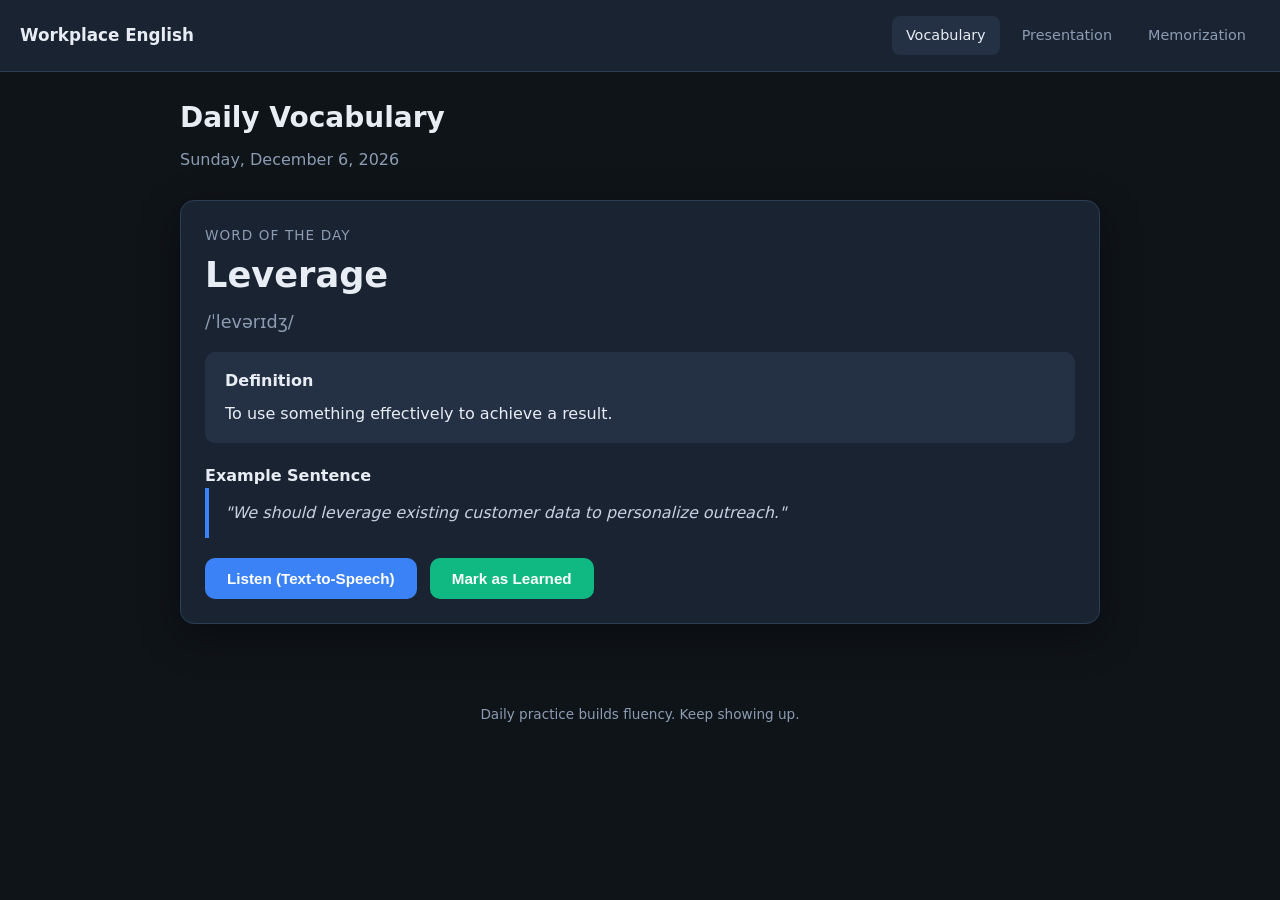
==== module1.html @ 8c440c5d "Add files via upload" ====
<!DOCTYPE html>
<html lang="en">
<head>
  <meta charset="UTF-8" />
  <meta name="viewport" content="width=device-width, initial-scale=1.0" />
  <title>Module 1 - Daily Vocabulary</title>
  <link rel="stylesheet" href="css/style.css" />
</head>
<body>
  <div id="nav"></div>

  <div class="container">
    <h1 class="page-title">Daily Vocabulary</h1>
    <p class="page-sub" id="todayDate"></p>

    <div class="card">
      <p style="color: var(--muted); font-size: 0.85rem; text-transform: uppercase; letter-spacing: 0.08em;">Word of the Day</p>
      <div class="word-display" id="word"></div>
      <div class="phonetic" id="phonetic"></div>

      <div class="meaning-box">
        <strong>Definition</strong>
        <p id="meaning" style="margin-top: 8px;"></p>
      </div>

      <p style="margin-top: 20px; font-weight: 600;">Example Sentence</p>
      <div class="sentence-box" id="sentence"></div>

      <button class="btn btn-primary" id="speakBtn" style="margin-top: 20px;">Listen (Text-to-Speech)</button>
      <button class="btn btn-success" id="doneBtn" style="margin-top: 20px; margin-left: 8px;">Mark as Learned</button>
    </div>
  </div>

  <div id="footer"></div>

  <script src="js/data.js"></script>
  <script src="js/app.js"></script>
  <script>
    document.getElementById("nav").innerHTML = renderNav("m1");
    document.getElementById("footer").innerHTML = renderFooter();

    const c = getTodayContent();
    document.getElementById("todayDate").textContent = formatDisplayDate();
    document.getElementById("word").textContent = c.word;
    document.getElementById("phonetic").textContent = c.phonetic;
    document.getElementById("meaning").textContent = c.meaning;
    document.getElementById("sentence").textContent = '"' + c.sentence + '"';

    document.getElementById("speakBtn").addEventListener("click", () => {
      const u = new SpeechSynthesisUtterance(c.word + ". " + c.sentence);
      u.lang = "en-US";
      u.rate = 0.9;
      speechSynthesis.speak(u);
    });

    document.getElementById("doneBtn").addEventListener("click", () => {
      ModuleProgress.markDone("m1");
      document.getElementById("doneBtn").textContent = "Learned Today!";
      document.getElementById("doneBtn").disabled = true;
    });

    if (ModuleProgress.isDone("m1")) {
      document.getElementById("doneBtn").textContent = "Already Learned Today";
      document.getElementById("doneBtn").disabled = true;
    }
  </script>
</body>
</html>
---- css/style.css ----
:root {
  --bg: #0f1419;
  --surface: #1a2332;
  --surface2: #243044;
  --border: #2d3f56;
  --text: #e8edf4;
  --muted: #8b9cb3;
  --accent: #3b82f6;
  --accent2: #10b981;
  --warn: #f59e0b;
  --danger: #ef4444;
  --radius: 14px;
  --shadow: 0 12px 40px rgba(0, 0, 0, 0.35);
}

* { box-sizing: border-box; margin: 0; padding: 0; }

body {
  font-family: "Segoe UI", system-ui, -apple-system, sans-serif;
  background: var(--bg);
  color: var(--text);
  min-height: 100vh;
  line-height: 1.6;
}

a { color: var(--accent); text-decoration: none; }
a:hover { text-decoration: underline; }

.container {
  max-width: 960px;
  margin: 0 auto;
  padding: 24px 20px 48px;
}

.nav {
  display: flex;
  align-items: center;
  justify-content: space-between;
  padding: 16px 20px;
  background: var(--surface);
  border-bottom: 1px solid var(--border);
  position: sticky;
  top: 0;
  z-index: 100;
}

.nav-brand {
  font-weight: 700;
  font-size: 1.05rem;
  color: var(--text);
  text-decoration: none;
}

.nav-links { display: flex; gap: 8px; flex-wrap: wrap; }

.nav-link {
  padding: 8px 14px;
  border-radius: 8px;
  color: var(--muted);
  font-size: 0.9rem;
  text-decoration: none;
  transition: background 0.2s, color 0.2s;
}

.nav-link:hover, .nav-link.active {
  background: var(--surface2);
  color: var(--text);
  text-decoration: none;
}

.page-title {
  font-size: 1.75rem;
  font-weight: 700;
  margin-bottom: 6px;
}

.page-sub {
  color: var(--muted);
  margin-bottom: 28px;
}

.card {
  background: var(--surface);
  border: 1px solid var(--border);
  border-radius: var(--radius);
  padding: 24px;
  box-shadow: var(--shadow);
}

.card + .card { margin-top: 20px; }

.grid-3 {
  display: grid;
  grid-template-columns: repeat(auto-fit, minmax(260px, 1fr));
  gap: 18px;
  margin-top: 24px;
}

.module-card {
  background: var(--surface);
  border: 1px solid var(--border);
  border-radius: var(--radius);
  padding: 24px;
  transition: transform 0.2s, border-color 0.2s;
  display: flex;
  flex-direction: column;
  gap: 12px;
}

.module-card:hover {
  transform: translateY(-3px);
  border-color: var(--accent);
}

.module-icon {
  width: 48px;
  height: 48px;
  border-radius: 12px;
  display: flex;
  align-items: center;
  justify-content: center;
  font-size: 1.4rem;
}

.module-icon.blue { background: rgba(59, 130, 246, 0.2); }
.module-icon.green { background: rgba(16, 185, 129, 0.2); }
.module-icon.amber { background: rgba(245, 158, 11, 0.2); }

.module-card h3 { font-size: 1.1rem; }
.module-card p { color: var(--muted); font-size: 0.92rem; flex: 1; }

.badge {
  display: inline-block;
  padding: 4px 10px;
  border-radius: 999px;
  font-size: 0.75rem;
  font-weight: 600;
}

.badge.done { background: rgba(16, 185, 129, 0.2); color: var(--accent2); }
.badge.pending { background: rgba(139, 156, 179, 0.15); color: var(--muted); }

.btn {
  display: inline-flex;
  align-items: center;
  justify-content: center;
  gap: 8px;
  padding: 12px 22px;
  border: none;
  border-radius: 10px;
  font-size: 0.95rem;
  font-weight: 600;
  cursor: pointer;
  transition: opacity 0.2s, transform 0.15s;
}

.btn:hover { opacity: 0.9; transform: translateY(-1px); }
.btn:disabled { opacity: 0.4; cursor: not-allowed; transform: none; }

.btn-primary { background: var(--accent); color: #fff; }
.btn-success { background: var(--accent2); color: #fff; }
.btn-danger { background: var(--danger); color: #fff; }
.btn-ghost {
  background: transparent;
  border: 1px solid var(--border);
  color: var(--text);
}

.checkin-panel {
  display: grid;
  grid-template-columns: 1fr auto;
  gap: 20px;
  align-items: center;
}

.checkin-stats {
  display: flex;
  gap: 24px;
  flex-wrap: wrap;
}

.stat-box { text-align: center; }
.stat-num {
  font-size: 2rem;
  font-weight: 800;
  color: var(--accent);
  line-height: 1.2;
}

.stat-label {
  font-size: 0.8rem;
  color: var(--muted);
  text-transform: uppercase;
  letter-spacing: 0.05em;
}

.week-dots {
  display: flex;
  gap: 10px;
  margin-top: 20px;
  flex-wrap: wrap;
}

.dot-item {
  text-align: center;
  font-size: 0.75rem;
  color: var(--muted);
}

.dot {
  width: 36px;
  height: 36px;
  border-radius: 50%;
  border: 2px solid var(--border);
  display: flex;
  align-items: center;
  justify-content: center;
  margin: 0 auto 4px;
  font-size: 0.85rem;
}

.dot.checked {
  background: var(--accent2);
  border-color: var(--accent2);
  color: #fff;
}

.dot.today {
  border-color: var(--accent);
  box-shadow: 0 0 0 2px rgba(59, 130, 246, 0.3);
}

.word-display {
  font-size: 2.2rem;
  font-weight: 800;
  margin-bottom: 4px;
}

.phonetic { color: var(--muted); font-size: 1.1rem; margin-bottom: 16px; }

.meaning-box {
  background: var(--surface2);
  border-radius: 10px;
  padding: 16px 20px;
  margin: 16px 0;
}

.sentence-box {
  border-left: 4px solid var(--accent);
  padding: 12px 16px;
  font-style: italic;
  color: #c5d0e0;
}

.scene-stage {
  position: relative;
  height: 320px;
  border-radius: var(--radius);
  overflow: hidden;
  margin-bottom: 20px;
  border: 1px solid var(--border);
}

.scene-bg {
  position: absolute;
  inset: 0;
  background-size: cover;
  background-position: center;
}

.scene-bg.boardroom {
  background: linear-gradient(180deg, #1e3a5f 0%, #2d4a6f 40%, #3d3028 100%);
}

.scene-bg.startup {
  background: linear-gradient(180deg, #1a2e1a 0%, #2a4030 50%, #1a2332 100%);
}

.scene-bg.glass {
  background: linear-gradient(180deg, #2a3a5a 0%, #4a6a8a 50%, #1a2332 100%);
}

.scene-bg.huddle {
  background: linear-gradient(180deg, #3a2a4a 0%, #2a3545 60%, #1a2332 100%);
}

.window {
  position: absolute;
  top: 30px;
  left: 50%;
  transform: translateX(-50%);
  width: 70%;
  height: 80px;
  background: rgba(135, 180, 220, 0.25);
  border: 2px solid rgba(255, 255, 255, 0.15);
  border-radius: 4px;
}

.table {
  position: absolute;
  bottom: 60px;
  left: 50%;
  transform: translateX(-50%);
  width: 75%;
  height: 24px;
  background: #4a3728;
  border-radius: 4px;
  box-shadow: 0 8px 20px rgba(0, 0, 0, 0.4);
}

.characters {
  position: absolute;
  bottom: 84px;
  left: 0;
  right: 0;
  display: flex;
  justify-content: center;
  gap: 40px;
  padding: 0 20px;
}

.character {
  display: flex;
  flex-direction: column;
  align-items: center;
  animation: idle 2.5s ease-in-out infinite;
}

.character:nth-child(2) { animation-delay: 0.4s; }
.character:nth-child(3) { animation-delay: 0.8s; }

.character.speaking {
  animation: speak 0.35s ease-in-out infinite;
}

@keyframes idle {
  0%, 100% { transform: translateY(0); }
  50% { transform: translateY(-4px); }
}

@keyframes speak {
  0%, 100% { transform: translateY(0) scale(1); }
  50% { transform: translateY(-6px) scale(1.05); }
}

.char-head {
  width: 36px;
  height: 36px;
  border-radius: 50%;
  background: #d4a574;
  position: relative;
}

.char-head::after {
  content: "";
  position: absolute;
  bottom: -8px;
  left: 50%;
  transform: translateX(-50%);
  width: 44px;
  height: 50px;
  background: #2d5a8e;
  border-radius: 8px 8px 4px 4px;
}

.char-head.you {
  background: #e8b896;
  box-shadow: 0 0 20px rgba(59, 130, 246, 0.6);
}

.char-head.you::after { background: #1d4ed8; }

.char-label {
  margin-top: 58px;
  font-size: 0.7rem;
  color: rgba(255, 255, 255, 0.7);
}

.transcript-box {
  background: var(--surface2);
  border: 1px solid var(--border);
  border-radius: 10px;
  padding: 16px;
  min-height: 160px;
  max-height: 280px;
  overflow-y: auto;
  font-size: 0.95rem;
  line-height: 1.7;
  white-space: pre-wrap;
}

.transcript-box.empty { color: var(--muted); font-style: italic; }

.controls {
  display: flex;
  gap: 10px;
  flex-wrap: wrap;
  margin: 16px 0;
}

.timer-display {
  font-size: 1.8rem;
  font-variant-numeric: tabular-nums;
  color: var(--accent);
  margin-bottom: 12px;
}

.passage-text {
  font-size: 1.05rem;
  line-height: 1.9;
  padding: 20px;
  background: var(--surface2);
  border-radius: 10px;
  margin: 16px 0;
}

.passage-text.hidden {
  filter: blur(8px);
  user-select: none;
  pointer-events: none;
}

.hint-text {
  color: var(--muted);
  font-size: 0.9rem;
  margin-bottom: 12px;
}

.progress-bar {
  height: 8px;
  background: var(--surface2);
  border-radius: 999px;
  overflow: hidden;
  margin-top: 16px;
}

.progress-fill {
  height: 100%;
  background: linear-gradient(90deg, var(--accent), var(--accent2));
  border-radius: 999px;
  transition: width 0.4s ease;
}

.footer {
  text-align: center;
  padding: 32px 20px;
  color: var(--muted);
  font-size: 0.85rem;
}

@media (max-width: 600px) {
  .checkin-panel { grid-template-columns: 1fr; }
  .characters { gap: 20px; }
  .scene-stage { height: 260px; }
}
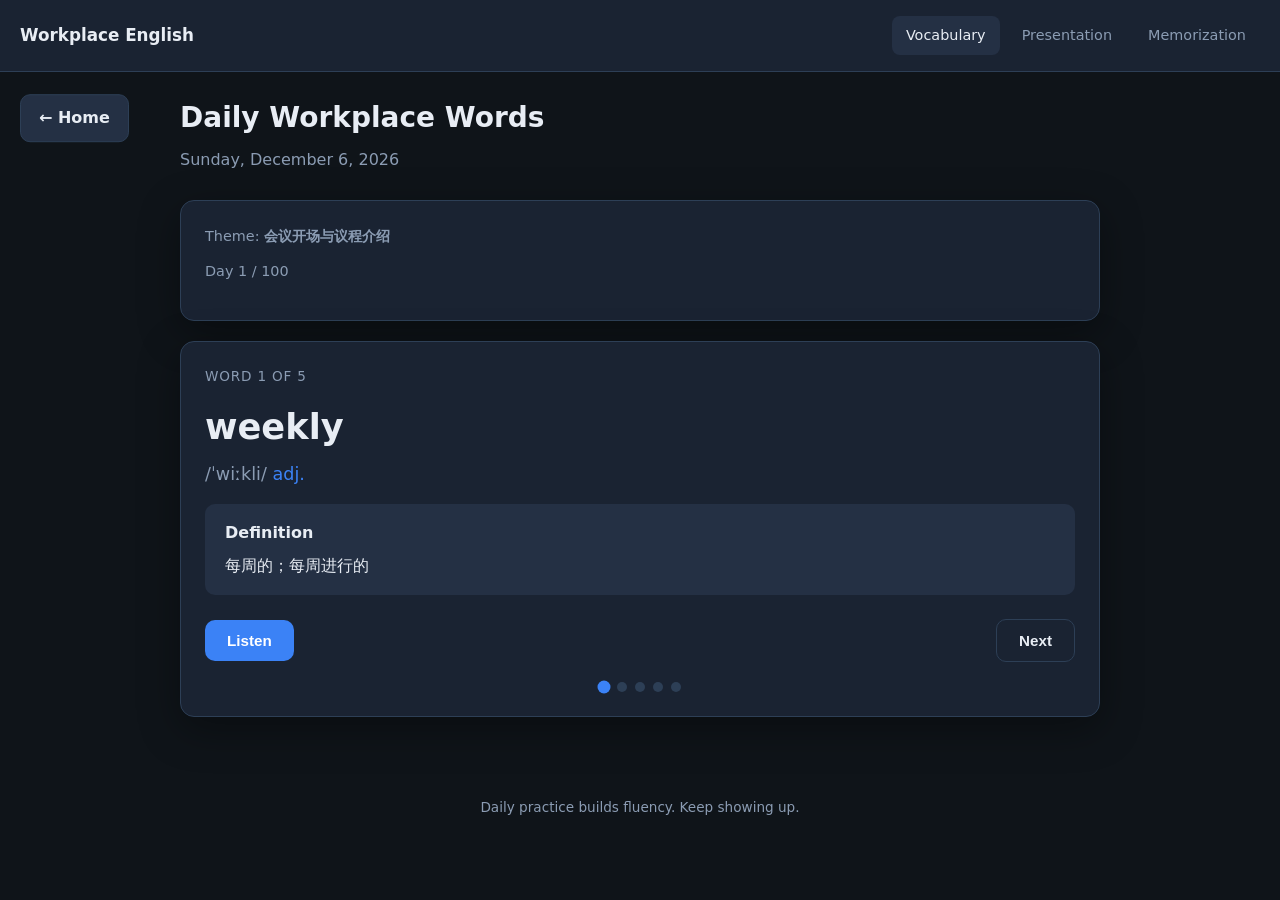
==== commit 709ad2cc: "Add files via upload" ====
--- a/module1.html
+++ b/module1.html
@@ -3,31 +3,50 @@
 <head>
   <meta charset="UTF-8" />
   <meta name="viewport" content="width=device-width, initial-scale=1.0" />
-  <title>Module 1 - Daily Vocabulary</title>
+  <title>Module 1 - Daily Workplace Words</title>
   <link rel="stylesheet" href="css/style.css" />
 </head>
 <body>
   <div id="nav"></div>
 
   <div class="container">
-    <h1 class="page-title">Daily Vocabulary</h1>
+    <div class="page-header-wrap">
+      <div class="page-back-strip">
+        <a href="index.html" class="page-back">← Home</a>
+      </div>
+      <h1 class="page-title">Daily Workplace Words</h1>
+    </div>
     <p class="page-sub" id="todayDate"></p>
 
-    <div class="card">
-      <p style="color: var(--muted); font-size: 0.85rem; text-transform: uppercase; letter-spacing: 0.08em;">Word of the Day</p>
-      <div class="word-display" id="word"></div>
-      <div class="phonetic" id="phonetic"></div>
+    <div class="card" style="margin-bottom: 16px;">
+      <p class="hint-text">Theme: <strong id="theme"></strong></p>
+      <p class="hint-text">Day <span id="dayNum"></span> / 100</p>
+    </div>
 
+    <div class="card" id="wordCard">
+      <p class="word-step" id="wordStep">Word 1 of 5</p>
+      <div class="word-display" id="wordText"></div>
+      <div class="phonetic" id="wordPhonetic"></div>
       <div class="meaning-box">
         <strong>Definition</strong>
-        <p id="meaning" style="margin-top: 8px;"></p>
+        <p id="wordMeaning" style="margin-top: 8px;"></p>
       </div>
 
-      <p style="margin-top: 20px; font-weight: 600;">Example Sentence</p>
-      <div class="sentence-box" id="sentence"></div>
+      <div class="word-nav-buttons">
+        <button class="btn btn-primary" id="listenBtn">Listen</button>
+        <div class="word-nav-right">
+          <button class="btn btn-ghost" id="nextBtn">Next</button>
+          <button class="btn btn-success" id="reviewBtn" style="display: none;">Review</button>
+        </div>
+      </div>
 
-      <button class="btn btn-primary" id="speakBtn" style="margin-top: 20px;">Listen (Text-to-Speech)</button>
-      <button class="btn btn-success" id="doneBtn" style="margin-top: 20px; margin-left: 8px;">Mark as Learned</button>
+      <div class="set-dots" id="wordDots"></div>
+    </div>
+
+    <div class="card" id="reviewCard" style="display: none; margin-top: 16px;">
+      <h2 style="font-size: 1.1rem; margin-bottom: 16px;">Review — Today's 5 Words</h2>
+      <div id="reviewList"></div>
+      <button class="btn btn-success" id="doneBtn" style="margin-top: 20px;">Mark as Learned</button>
     </div>
   </div>
 
@@ -39,30 +58,96 @@
     document.getElementById("nav").innerHTML = renderNav("m1");
     document.getElementById("footer").innerHTML = renderFooter();
 
-    const c = getTodayContent();
+    const c = getTodayCorpus();
+    const words = c.words;
+    let index = 0;
+
     document.getElementById("todayDate").textContent = formatDisplayDate();
-    document.getElementById("word").textContent = c.word;
-    document.getElementById("phonetic").textContent = c.phonetic;
-    document.getElementById("meaning").textContent = c.meaning;
-    document.getElementById("sentence").textContent = '"' + c.sentence + '"';
+    document.getElementById("theme").textContent = c.theme;
+    document.getElementById("dayNum").textContent = c.day;
 
-    document.getElementById("speakBtn").addEventListener("click", () => {
-      const u = new SpeechSynthesisUtterance(c.word + ". " + c.sentence);
+    const wordStep = document.getElementById("wordStep");
+    const wordText = document.getElementById("wordText");
+    const wordPhonetic = document.getElementById("wordPhonetic");
+    const wordMeaning = document.getElementById("wordMeaning");
+    const nextBtn = document.getElementById("nextBtn");
+    const reviewBtn = document.getElementById("reviewBtn");
+    const listenBtn = document.getElementById("listenBtn");
+    const wordDots = document.getElementById("wordDots");
+    const reviewCard = document.getElementById("reviewCard");
+    const wordCard = document.getElementById("wordCard");
+
+    function renderDots() {
+      wordDots.innerHTML = "";
+      for (let i = 0; i < words.length; i++) {
+        const dot = document.createElement("span");
+        dot.className = "set-dot" + (i === index ? " active" : "") + (i < index ? " done" : "");
+        wordDots.appendChild(dot);
+      }
+    }
+
+    function showWord(i) {
+      const w = words[i];
+      wordStep.textContent = "Word " + (i + 1) + " of " + words.length;
+      wordText.textContent = w.word;
+      wordPhonetic.innerHTML = w.phonetic + (w.pos ? ' <span style="color:var(--accent);">' + w.pos + "</span>" : "");
+      wordMeaning.textContent = w.meaning;
+
+      const isLast = i === words.length - 1;
+      nextBtn.style.display = isLast ? "none" : "inline-flex";
+      reviewBtn.style.display = isLast ? "inline-flex" : "none";
+
+      renderDots();
+    }
+
+    function speakCurrent() {
+      const w = words[index];
+      const u = new SpeechSynthesisUtterance(w.word);
       u.lang = "en-US";
       u.rate = 0.9;
       speechSynthesis.speak(u);
+    }
+
+    function openReview() {
+      const list = document.getElementById("reviewList");
+      list.innerHTML = words.map(function(w, i) {
+        return (
+          '<div class="review-item">' +
+          '<span class="review-num">' + (i + 1) + '</span>' +
+          '<div><strong>' + w.word + '</strong> ' + w.phonetic +
+          '<p style="color:var(--muted);margin-top:4px;font-size:0.9rem;">' + w.meaning + '</p></div>' +
+          '</div>'
+        );
+      }).join("");
+      reviewCard.style.display = "block";
+      index = 0;
+      showWord(0);
+      wordCard.scrollIntoView({ behavior: "smooth", block: "start" });
+    }
+
+    listenBtn.addEventListener("click", speakCurrent);
+
+    nextBtn.addEventListener("click", function() {
+      if (index < words.length - 1) {
+        index++;
+        showWord(index);
+      }
     });
 
-    document.getElementById("doneBtn").addEventListener("click", () => {
+    reviewBtn.addEventListener("click", openReview);
+
+    document.getElementById("doneBtn").addEventListener("click", function() {
       ModuleProgress.markDone("m1");
-      document.getElementById("doneBtn").textContent = "Learned Today!";
+      document.getElementById("doneBtn").textContent = "Learned!";
       document.getElementById("doneBtn").disabled = true;
     });
 
     if (ModuleProgress.isDone("m1")) {
-      document.getElementById("doneBtn").textContent = "Already Learned Today";
+      document.getElementById("doneBtn").textContent = "Already Learned";
       document.getElementById("doneBtn").disabled = true;
     }
+
+    showWord(0);
   </script>
 </body>
 </html>
--- a/css/style.css
+++ b/css/style.css
@@ -68,10 +68,57 @@
   text-decoration: none;
 }
 
+.page-header-wrap {
+  position: relative;
+  margin-bottom: 6px;
+}
+
+.page-back {
+  display: inline-flex;
+  align-items: center;
+  flex-shrink: 0;
+  padding: 10px 18px;
+  border-radius: 10px;
+  color: var(--text);
+  font-size: 1rem;
+  font-weight: 600;
+  text-decoration: none;
+  border: 1px solid var(--border);
+  background: var(--surface2);
+  transition: background 0.2s, border-color 0.2s;
+  white-space: nowrap;
+}
+
+.page-back-strip {
+  position: absolute;
+  top: 50%;
+  left: 0;
+  width: 100vw;
+  margin-left: calc(50% - 50vw);
+  height: 0;
+  overflow: visible;
+  pointer-events: none;
+  z-index: 1;
+}
+
+.page-back-strip .page-back {
+  position: absolute;
+  left: 20px;
+  top: 0;
+  transform: translateY(-50%);
+  pointer-events: auto;
+}
+
+.page-back:hover {
+  background: var(--border);
+  text-decoration: none;
+  color: var(--text);
+}
+
 .page-title {
   font-size: 1.75rem;
   font-weight: 700;
-  margin-bottom: 6px;
+  margin-bottom: 0;
 }
 
 .page-sub {
@@ -168,9 +215,19 @@
 
 .checkin-panel {
   display: grid;
-  grid-template-columns: 1fr auto;
-  gap: 20px;
-  align-items: center;
+  grid-template-columns: 3fr 4fr;
+  gap: 24px;
+  align-items: start;
+}
+
+.checkin-main {
+  min-width: 0;
+}
+
+.study-calendar-wrap {
+  margin-top: 0;
+  width: 100%;
+  min-width: 0;
 }
 
 .checkin-stats {
@@ -230,6 +287,112 @@
   box-shadow: 0 0 0 2px rgba(59, 130, 246, 0.3);
 }
 
+.word-nav-bar {
+  display: flex;
+  align-items: center;
+  justify-content: space-between;
+  margin-bottom: 20px;
+  flex-wrap: wrap;
+  gap: 8px;
+}
+
+.book-badge {
+  background: rgba(239, 68, 68, 0.2);
+  color: #f87171;
+  padding: 4px 12px;
+  border-radius: 6px;
+  font-size: 0.8rem;
+  font-weight: 700;
+}
+
+.word-counter {
+  color: var(--muted);
+  font-size: 0.9rem;
+}
+
+.pos-tag {
+  display: inline-block;
+  color: var(--accent);
+  font-size: 0.95rem;
+  margin-bottom: 16px;
+}
+
+.root-box {
+  border-left: 3px solid var(--warn);
+}
+
+.word-nav-buttons {
+  display: flex;
+  justify-content: space-between;
+  align-items: center;
+  gap: 12px;
+  margin-top: 24px;
+}
+
+.word-nav-right {
+  display: flex;
+  gap: 10px;
+  margin-left: auto;
+}
+
+.set-dots {
+  display: flex;
+  gap: 8px;
+  justify-content: center;
+  margin-top: 20px;
+}
+
+.set-dot {
+  width: 10px;
+  height: 10px;
+  border-radius: 50%;
+  background: var(--border);
+  transition: background 0.2s, transform 0.2s;
+}
+
+.set-dot.active {
+  background: var(--accent);
+  transform: scale(1.3);
+}
+
+.set-dot.done {
+  background: var(--accent2);
+}
+
+.word-step {
+  color: var(--muted);
+  font-size: 0.85rem;
+  text-transform: uppercase;
+  letter-spacing: 0.06em;
+  margin-bottom: 12px;
+}
+
+.review-item {
+  display: flex;
+  gap: 14px;
+  align-items: flex-start;
+  padding: 14px 0;
+  border-bottom: 1px solid var(--border);
+}
+
+.review-item:last-child {
+  border-bottom: none;
+}
+
+.review-num {
+  width: 28px;
+  height: 28px;
+  border-radius: 50%;
+  background: var(--surface2);
+  display: flex;
+  align-items: center;
+  justify-content: center;
+  font-size: 0.85rem;
+  font-weight: 700;
+  color: var(--accent);
+  flex-shrink: 0;
+}
+
 .word-display {
   font-size: 2.2rem;
   font-weight: 800;
@@ -254,126 +417,88 @@
 
 .scene-stage {
   position: relative;
-  height: 320px;
+  height: 360px;
   border-radius: var(--radius);
   overflow: hidden;
   margin-bottom: 20px;
   border: 1px solid var(--border);
+  user-select: none;
 }
 
 .scene-bg {
   position: absolute;
   inset: 0;
+  background-color: #1a2332;
+  background-position: center;
   background-size: cover;
-  background-position: center;
-}
-
-.scene-bg.boardroom {
-  background: linear-gradient(180deg, #1e3a5f 0%, #2d4a6f 40%, #3d3028 100%);
-}
-
-.scene-bg.startup {
-  background: linear-gradient(180deg, #1a2e1a 0%, #2a4030 50%, #1a2332 100%);
-}
-
-.scene-bg.glass {
-  background: linear-gradient(180deg, #2a3a5a 0%, #4a6a8a 50%, #1a2332 100%);
-}
-
-.scene-bg.huddle {
-  background: linear-gradient(180deg, #3a2a4a 0%, #2a3545 60%, #1a2332 100%);
-}
-
-.window {
+  background-repeat: no-repeat;
+  transition: opacity 0.45s ease;
+}
+
+.scene-bg-fade {
+  opacity: 0;
+  z-index: 1;
+  pointer-events: none;
+}
+
+.scene-nav-btn {
   position: absolute;
-  top: 30px;
+  top: 50%;
+  transform: translateY(-50%);
+  width: 40px;
+  height: 40px;
+  border: none;
+  border-radius: 50%;
+  background: rgba(0, 0, 0, 0.45);
+  color: #fff;
+  font-size: 1.5rem;
+  line-height: 1;
+  cursor: pointer;
+  z-index: 3;
+  display: flex;
+  align-items: center;
+  justify-content: center;
+  transition: background 0.2s, transform 0.2s;
+  backdrop-filter: blur(4px);
+}
+
+.scene-nav-btn:hover {
+  background: rgba(0, 0, 0, 0.65);
+  transform: translateY(-50%) scale(1.08);
+}
+
+.scene-nav-prev {
+  left: 12px;
+  padding-right: 2px;
+}
+
+.scene-nav-next {
+  right: 12px;
+  padding-left: 2px;
+}
+
+.scene-dots {
+  position: absolute;
+  bottom: 10px;
   left: 50%;
   transform: translateX(-50%);
-  width: 70%;
-  height: 80px;
-  background: rgba(135, 180, 220, 0.25);
-  border: 2px solid rgba(255, 255, 255, 0.15);
-  border-radius: 4px;
-}
-
-.table {
-  position: absolute;
-  bottom: 60px;
-  left: 50%;
-  transform: translateX(-50%);
-  width: 75%;
-  height: 24px;
-  background: #4a3728;
-  border-radius: 4px;
-  box-shadow: 0 8px 20px rgba(0, 0, 0, 0.4);
-}
-
-.characters {
-  position: absolute;
-  bottom: 84px;
-  left: 0;
-  right: 0;
-  display: flex;
-  justify-content: center;
-  gap: 40px;
-  padding: 0 20px;
-}
-
-.character {
-  display: flex;
-  flex-direction: column;
-  align-items: center;
-  animation: idle 2.5s ease-in-out infinite;
-}
-
-.character:nth-child(2) { animation-delay: 0.4s; }
-.character:nth-child(3) { animation-delay: 0.8s; }
-
-.character.speaking {
-  animation: speak 0.35s ease-in-out infinite;
-}
-
-@keyframes idle {
-  0%, 100% { transform: translateY(0); }
-  50% { transform: translateY(-4px); }
-}
-
-@keyframes speak {
-  0%, 100% { transform: translateY(0) scale(1); }
-  50% { transform: translateY(-6px) scale(1.05); }
-}
-
-.char-head {
-  width: 36px;
-  height: 36px;
+  display: flex;
+  gap: 6px;
+  z-index: 3;
+  pointer-events: none;
+}
+
+.scene-dot {
+  width: 6px;
+  height: 6px;
   border-radius: 50%;
-  background: #d4a574;
-  position: relative;
-}
-
-.char-head::after {
-  content: "";
-  position: absolute;
-  bottom: -8px;
-  left: 50%;
-  transform: translateX(-50%);
-  width: 44px;
-  height: 50px;
-  background: #2d5a8e;
-  border-radius: 8px 8px 4px 4px;
-}
-
-.char-head.you {
-  background: #e8b896;
-  box-shadow: 0 0 20px rgba(59, 130, 246, 0.6);
-}
-
-.char-head.you::after { background: #1d4ed8; }
-
-.char-label {
-  margin-top: 58px;
-  font-size: 0.7rem;
-  color: rgba(255, 255, 255, 0.7);
+  background: rgba(255, 255, 255, 0.35);
+  transition: background 0.2s, transform 0.2s;
+}
+
+.scene-dot.active {
+  background: rgba(255, 255, 255, 0.95);
+  transform: scale(1.2);
 }
 
 .transcript-box {
@@ -391,6 +516,77 @@
 
 .transcript-box.empty { color: var(--muted); font-style: italic; }
 
+.feedback-panel {
+  margin-top: 20px;
+  padding: 20px;
+  background: var(--surface2);
+  border: 1px solid var(--border);
+  border-radius: 10px;
+}
+
+.feedback-panel.hidden {
+  display: none;
+}
+
+.feedback-section {
+  margin-bottom: 16px;
+}
+
+.feedback-section:last-child {
+  margin-bottom: 0;
+}
+
+.feedback-section h4 {
+  font-size: 0.85rem;
+  text-transform: uppercase;
+  letter-spacing: 0.04em;
+  color: var(--muted);
+  margin-bottom: 8px;
+}
+
+.feedback-item {
+  padding: 10px 12px;
+  border-radius: 8px;
+  background: var(--bg);
+  border: 1px solid var(--border);
+  margin-bottom: 8px;
+  font-size: 0.9rem;
+  line-height: 1.5;
+}
+
+.feedback-item:last-child {
+  margin-bottom: 0;
+}
+
+.feedback-item.good {
+  border-color: rgba(16, 185, 129, 0.4);
+  background: rgba(16, 185, 129, 0.08);
+}
+
+.feedback-item.warn {
+  border-color: rgba(245, 158, 11, 0.4);
+  background: rgba(245, 158, 11, 0.08);
+}
+
+.feedback-item.error {
+  border-color: rgba(239, 68, 68, 0.4);
+  background: rgba(239, 68, 68, 0.08);
+}
+
+.feedback-item strong {
+  color: var(--text);
+}
+
+.feedback-empty {
+  color: var(--muted);
+  font-size: 0.9rem;
+}
+
+.feedback-loading {
+  color: var(--muted);
+  font-size: 0.9rem;
+}
+
 .controls {
   display: flex;
   gap: 10px;
@@ -420,6 +616,93 @@
   pointer-events: none;
 }
 
+.dictation-panel {
+  padding: 20px;
+}
+
+.dictation-panel.hidden {
+  display: none;
+}
+
+.btn.active {
+  border-color: var(--accent);
+  background: rgba(59, 130, 246, 0.15);
+  color: var(--text);
+}
+
+.dictation-input {
+  width: 100%;
+  min-height: 140px;
+  padding: 14px 16px;
+  border: 1px solid var(--border);
+  border-radius: 10px;
+  background: var(--bg);
+  color: var(--text);
+  font: inherit;
+  font-size: 1rem;
+  line-height: 1.7;
+  resize: vertical;
+}
+
+.dictation-input:focus {
+  outline: none;
+  border-color: var(--accent);
+}
+
+.dictation-actions {
+  display: flex;
+  gap: 10px;
+  flex-wrap: wrap;
+  margin-top: 12px;
+}
+
+.dictation-result {
+  margin-top: 16px;
+  padding-top: 16px;
+  border-top: 1px solid var(--border);
+}
+
+.dictation-result.hidden {
+  display: none;
+}
+
+.dictation-summary {
+  margin-bottom: 12px;
+  font-size: 0.95rem;
+}
+
+.dictation-summary.good strong { color: var(--accent2); }
+.dictation-summary.ok strong { color: var(--warn); }
+.dictation-summary.warn strong { color: var(--danger); }
+
+.dictation-words {
+  line-height: 1.9;
+  font-size: 0.95rem;
+}
+
+.dict-word {
+  padding: 2px 4px;
+  border-radius: 4px;
+}
+
+.dict-word.correct {
+  background: rgba(16, 185, 129, 0.2);
+  color: var(--accent2);
+}
+
+.dict-word.wrong {
+  background: rgba(239, 68, 68, 0.2);
+  color: #fca5a5;
+  text-decoration: line-through;
+}
+
+.dict-missing {
+  display: block;
+  margin-top: 10px;
+  color: var(--muted);
+  font-size: 0.9rem;
+}
+
 .hint-text {
   color: var(--muted);
   font-size: 0.9rem;
@@ -448,8 +731,124 @@
   font-size: 0.85rem;
 }
 
+.footer {
+  text-align: center;
+  padding: 32px 20px;
+  color: var(--muted);
+  font-size: 0.85rem;
+}
+
+.study-calendar-wrap h3 {
+  font-size: 0.9rem !important;
+  margin: 0 0 8px !important;
+}
+
+.cal-header {
+  display: flex;
+  align-items: center;
+  justify-content: space-between;
+  margin-bottom: 6px;
+}
+
+.cal-title {
+  font-weight: 600;
+  font-size: 0.85rem;
+}
+
+.cal-nav {
+  background: var(--surface2);
+  border: 1px solid var(--border);
+  color: var(--text);
+  width: 28px;
+  height: 28px;
+  border-radius: 6px;
+  cursor: pointer;
+  font-size: 1rem;
+  line-height: 1;
+}
+
+.cal-nav:hover {
+  border-color: var(--accent);
+}
+
+.cal-hint {
+  font-size: 0.72rem;
+  color: var(--muted);
+  margin-bottom: 8px;
+  line-height: 1.4;
+}
+
+.cal-weekdays {
+  display: grid;
+  grid-template-columns: repeat(7, 1fr);
+  gap: 3px;
+  margin-bottom: 3px;
+  text-align: center;
+  font-size: 0.65rem;
+  color: var(--muted);
+}
+
+.cal-grid {
+  display: grid;
+  grid-template-columns: repeat(7, 1fr);
+  gap: 3px;
+}
+
+.cal-cell {
+  min-height: 28px;
+  padding: 2px;
+  border: 1px solid var(--border);
+  border-radius: 6px;
+  background: var(--surface2);
+  cursor: pointer;
+  display: flex;
+  flex-direction: column;
+  align-items: center;
+  justify-content: center;
+  gap: 0;
+  color: var(--text);
+  font: inherit;
+}
+
+.cal-cell.empty {
+  border: none;
+  background: transparent;
+  cursor: default;
+}
+
+.cal-cell.disabled {
+  opacity: 0.35;
+  cursor: not-allowed;
+}
+
+.cal-cell.selected {
+  border-color: var(--accent);
+  background: rgba(59, 130, 246, 0.2);
+  box-shadow: 0 0 0 1px rgba(59, 130, 246, 0.25);
+}
+
+.cal-cell.today:not(.selected) {
+  border-color: var(--accent2);
+}
+
+.cal-date {
+  font-size: 0.78rem;
+  font-weight: 600;
+  line-height: 1.2;
+}
+
+.cal-selected {
+  margin-top: 8px;
+  font-size: 0.78rem;
+  color: var(--muted);
+}
+
+.cal-selected strong {
+  color: var(--accent);
+}
+
 @media (max-width: 600px) {
   .checkin-panel { grid-template-columns: 1fr; }
-  .characters { gap: 20px; }
-  .scene-stage { height: 260px; }
-}
+  .scene-stage { height: 220px; }
+  .cal-cell { min-height: 36px; }
+}
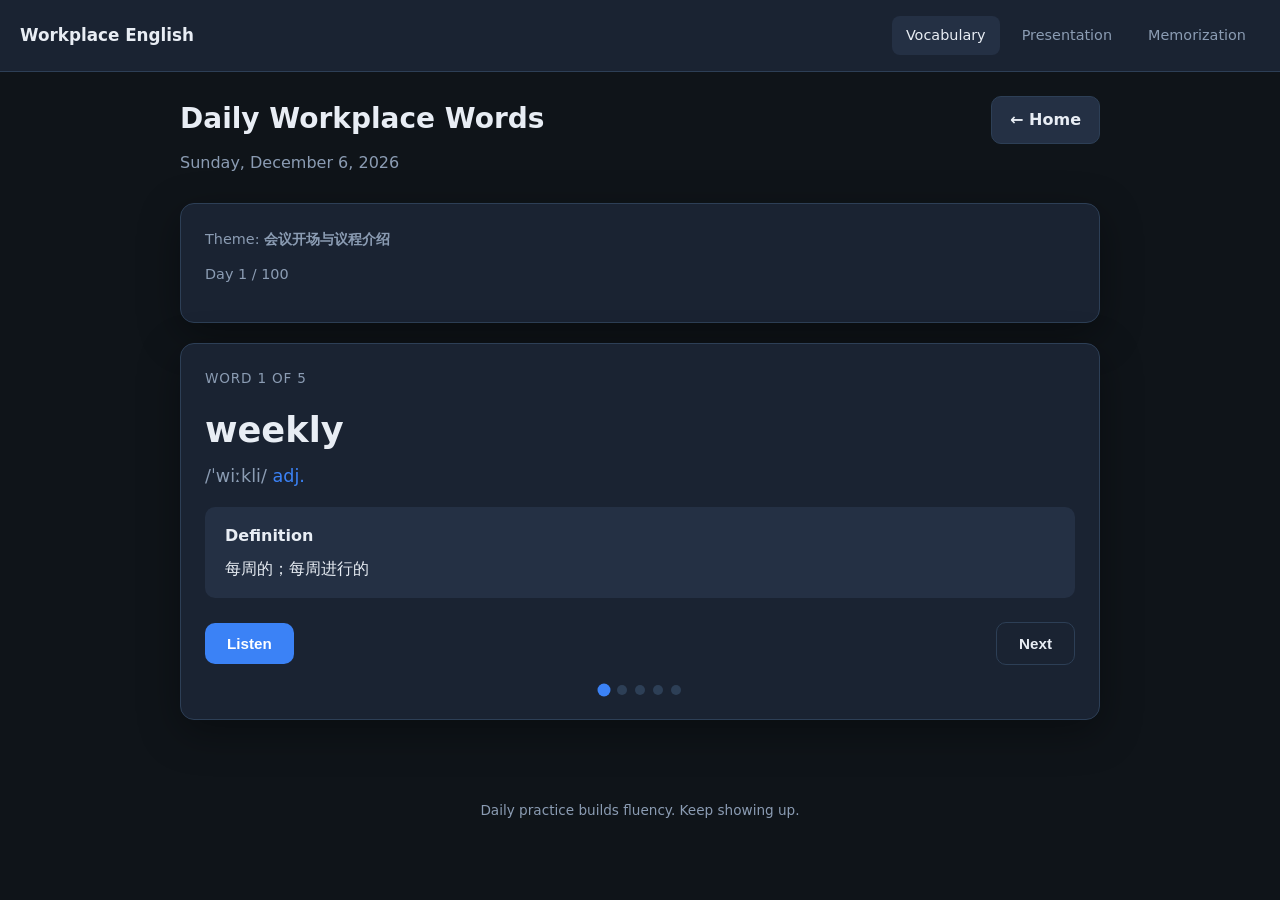
==== commit 5bddb342: "Add files via upload" ====
--- a/module1.html
+++ b/module1.html
@@ -11,10 +11,8 @@
 
   <div class="container">
     <div class="page-header-wrap">
-      <div class="page-back-strip">
-        <a href="index.html" class="page-back">← Home</a>
-      </div>
       <h1 class="page-title">Daily Workplace Words</h1>
+      <a href="index.html" class="page-back">← Home</a>
     </div>
     <p class="page-sub" id="todayDate"></p>
 
--- a/css/style.css
+++ b/css/style.css
@@ -69,7 +69,10 @@
 }
 
 .page-header-wrap {
-  position: relative;
+  display: flex;
+  align-items: center;
+  justify-content: space-between;
+  gap: 16px;
   margin-bottom: 6px;
 }
 
@@ -87,26 +90,6 @@
   background: var(--surface2);
   transition: background 0.2s, border-color 0.2s;
   white-space: nowrap;
-}
-
-.page-back-strip {
-  position: absolute;
-  top: 50%;
-  left: 0;
-  width: 100vw;
-  margin-left: calc(50% - 50vw);
-  height: 0;
-  overflow: visible;
-  pointer-events: none;
-  z-index: 1;
-}
-
-.page-back-strip .page-back {
-  position: absolute;
-  left: 20px;
-  top: 0;
-  transform: translateY(-50%);
-  pointer-events: auto;
 }
 
 .page-back:hover {
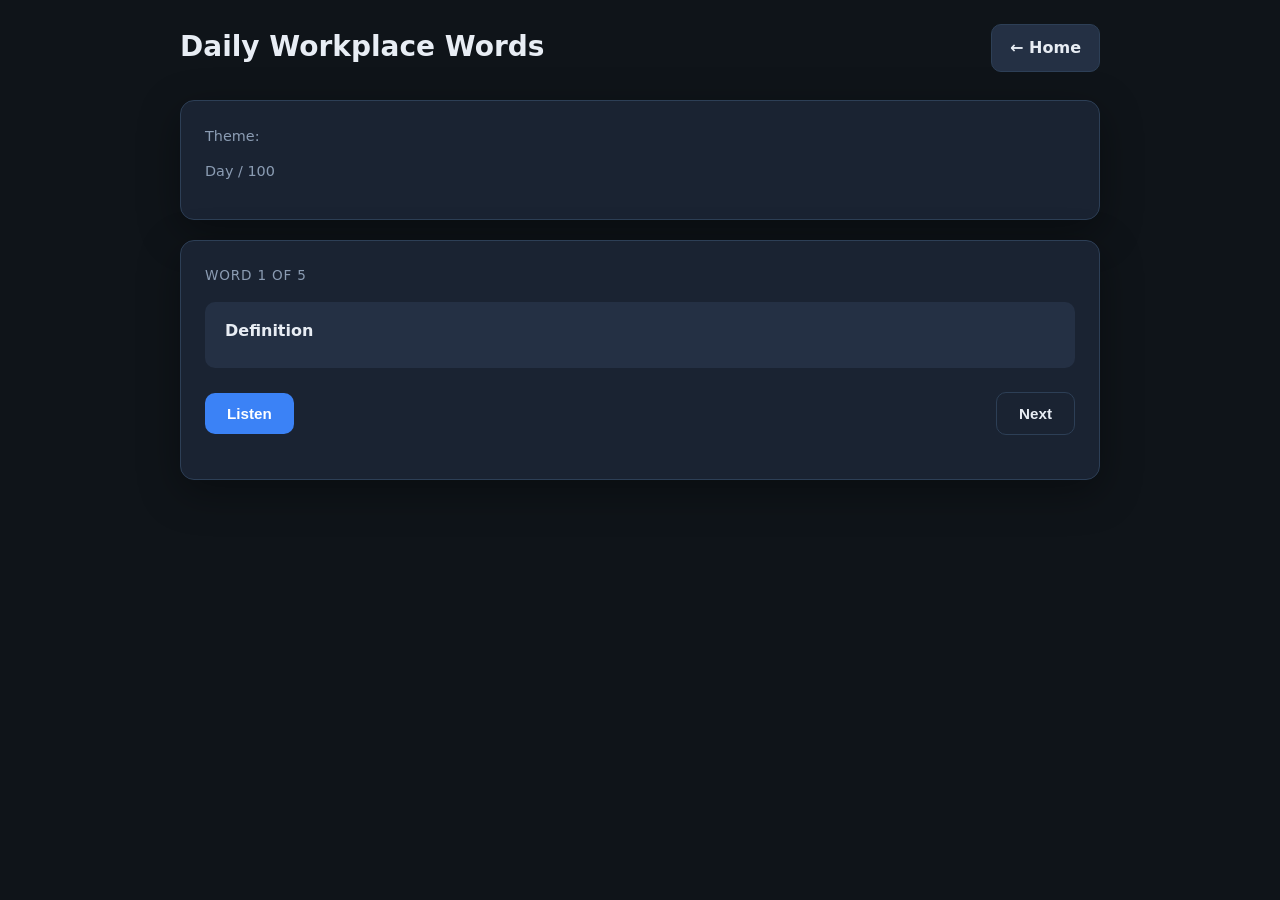
==== commit 0dd54f94: "Add files via upload" ====
--- a/module1.html
+++ b/module1.html
@@ -21,6 +21,43 @@
       <p class="hint-text">Day <span id="dayNum"></span> / 100</p>
     </div>
 
+    <div class="card ebb-card" id="ebbReviewCard" style="display: none;">
+      <div class="ebb-header">
+        <h2>艾宾浩斯复习 · Ebbinghaus Review</h2>
+        <span class="ebb-badge" id="ebbDueCount">0</span>
+      </div>
+      <p class="hint-text">按遗忘曲线在 +1、+2、+4、+7、+15、+30 天复习已学单词，巩固长期记忆。</p>
+      <div id="ebbDueList"></div>
+      <div class="ebb-session hidden" id="ebbSession">
+        <div class="ebb-session-head">
+          <div>
+            <p class="word-step" id="ebbSessionLabel">Review session</p>
+            <p class="hint-text" id="ebbSessionTheme"></p>
+          </div>
+          <button type="button" class="btn btn-ghost" id="ebbCloseBtn">Back to list</button>
+        </div>
+        <p class="word-step" id="ebbWordStep">Word 1 of 5</p>
+        <div class="word-display" id="ebbWordText"></div>
+        <div class="phonetic" id="ebbWordPhonetic"></div>
+        <div class="meaning-box">
+          <strong>Definition</strong>
+          <p id="ebbWordMeaning" style="margin-top: 8px;"></p>
+        </div>
+        <div class="word-nav-buttons">
+          <button type="button" class="btn btn-primary" id="ebbListenBtn">Listen</button>
+          <div class="word-nav-right">
+            <button type="button" class="btn btn-ghost" id="ebbPrevBtn">Prev</button>
+            <button type="button" class="btn btn-ghost" id="ebbNextBtn">Next</button>
+            <button type="button" class="btn btn-success" id="ebbCompleteBtn" style="display: none;">Complete Review</button>
+          </div>
+        </div>
+        <div class="set-dots" id="ebbWordDots"></div>
+      </div>
+      <div class="ebb-curve-note">
+        <strong>艾宾浩斯遗忘曲线</strong>：学习后记忆会快速衰减。在 +1、+2、+4、+7、+15、+30 天复习，可显著延长记忆保持时间。
+      </div>
+    </div>
+
     <div class="card" id="wordCard">
       <p class="word-step" id="wordStep">Word 1 of 5</p>
       <div class="word-display" id="wordText"></div>
@@ -31,10 +68,10 @@
       </div>
 
       <div class="word-nav-buttons">
-        <button class="btn btn-primary" id="listenBtn">Listen</button>
+        <button type="button" class="btn btn-primary" id="listenBtn">Listen</button>
         <div class="word-nav-right">
-          <button class="btn btn-ghost" id="nextBtn">Next</button>
-          <button class="btn btn-success" id="reviewBtn" style="display: none;">Review</button>
+          <button type="button" class="btn btn-ghost" id="nextBtn">Next</button>
+          <button type="button" class="btn btn-success" id="reviewBtn" style="display: none;">Review</button>
         </div>
       </div>
 
@@ -44,108 +81,295 @@
     <div class="card" id="reviewCard" style="display: none; margin-top: 16px;">
       <h2 style="font-size: 1.1rem; margin-bottom: 16px;">Review — Today's 5 Words</h2>
       <div id="reviewList"></div>
-      <button class="btn btn-success" id="doneBtn" style="margin-top: 20px;">Mark as Learned</button>
+      <button type="button" class="btn btn-success" id="doneBtn" style="margin-top: 20px;">Mark as Learned</button>
     </div>
   </div>
 
   <div id="footer"></div>
 
-  <script src="js/data.js"></script>
-  <script src="js/app.js"></script>
   <script>
+    function showScriptError(file) {
+      var card = document.getElementById("wordCard");
+      if (!card) return;
+      card.innerHTML =
+        '<p style="color:var(--danger);font-weight:600;">脚本加载失败</p>' +
+        '<p class="hint-text" style="margin-top:8px;">无法加载 <strong>' + file + '</strong>。' +
+        '请从 <strong>english-presentation</strong> 文件夹打开，并确认 <strong>js/</strong> 目录完整。</p>';
+    }
+  </script>
+  <script src="js/data.js" onerror="showScriptError('js/data.js')"></script>
+  <script src="js/app.js" onerror="showScriptError('js/app.js')"></script>
+  <script src="js/ebbinghaus.js" onerror="/* optional */"></script>
+  <script>
+(function() {
+  function showLoadError(message) {
+    var card = document.getElementById("wordCard");
+    if (card) {
+      card.innerHTML =
+        '<p style="color:var(--danger);font-weight:600;">单词加载失败</p>' +
+        '<p class="hint-text" style="margin-top:8px;">' + message + "</p>";
+    }
+  }
+
+  if (typeof CORPUS === "undefined" || typeof getCorpusByDay !== "function") {
+    showLoadError("js/data.js 未加载。请从 english-presentation 文件夹打开，并确认 js/data.js 存在。");
+    return;
+  }
+
+  if (typeof StudyDay === "undefined" || typeof formatDisplayDate !== "function") {
+    showLoadError("js/app.js 未加载。请确认 js/app.js 存在。");
+    return;
+  }
+
+  StudyDay.ensureToday();
+
+  if (typeof renderNav === "function") {
     document.getElementById("nav").innerHTML = renderNav("m1");
     document.getElementById("footer").innerHTML = renderFooter();
-
-    const c = getTodayCorpus();
-    const words = c.words;
-    let index = 0;
-
-    document.getElementById("todayDate").textContent = formatDisplayDate();
-    document.getElementById("theme").textContent = c.theme;
-    document.getElementById("dayNum").textContent = c.day;
-
-    const wordStep = document.getElementById("wordStep");
-    const wordText = document.getElementById("wordText");
-    const wordPhonetic = document.getElementById("wordPhonetic");
-    const wordMeaning = document.getElementById("wordMeaning");
-    const nextBtn = document.getElementById("nextBtn");
-    const reviewBtn = document.getElementById("reviewBtn");
-    const listenBtn = document.getElementById("listenBtn");
-    const wordDots = document.getElementById("wordDots");
-    const reviewCard = document.getElementById("reviewCard");
-    const wordCard = document.getElementById("wordCard");
-
-    function renderDots() {
-      wordDots.innerHTML = "";
-      for (let i = 0; i < words.length; i++) {
-        const dot = document.createElement("span");
-        dot.className = "set-dot" + (i === index ? " active" : "") + (i < index ? " done" : "");
-        wordDots.appendChild(dot);
-      }
-    }
-
-    function showWord(i) {
-      const w = words[i];
-      wordStep.textContent = "Word " + (i + 1) + " of " + words.length;
-      wordText.textContent = w.word;
-      wordPhonetic.innerHTML = w.phonetic + (w.pos ? ' <span style="color:var(--accent);">' + w.pos + "</span>" : "");
-      wordMeaning.textContent = w.meaning;
-
-      const isLast = i === words.length - 1;
-      nextBtn.style.display = isLast ? "none" : "inline-flex";
-      reviewBtn.style.display = isLast ? "inline-flex" : "none";
-
-      renderDots();
-    }
-
-    function speakCurrent() {
-      const w = words[index];
-      const u = new SpeechSynthesisUtterance(w.word);
-      u.lang = "en-US";
-      u.rate = 0.9;
-      speechSynthesis.speak(u);
-    }
-
-    function openReview() {
-      const list = document.getElementById("reviewList");
-      list.innerHTML = words.map(function(w, i) {
+  }
+
+  var words = [];
+  var index = 0;
+  var wordStep = document.getElementById("wordStep");
+  var wordText = document.getElementById("wordText");
+  var wordPhonetic = document.getElementById("wordPhonetic");
+  var wordMeaning = document.getElementById("wordMeaning");
+  var nextBtn = document.getElementById("nextBtn");
+  var reviewBtn = document.getElementById("reviewBtn");
+  var listenBtn = document.getElementById("listenBtn");
+  var wordDots = document.getElementById("wordDots");
+  var reviewCard = document.getElementById("reviewCard");
+  var wordCard = document.getElementById("wordCard");
+
+  function renderDots() {
+    wordDots.innerHTML = "";
+    for (var i = 0; i < words.length; i++) {
+      var dot = document.createElement("span");
+      dot.className = "set-dot" + (i === index ? " active" : "") + (i < index ? " done" : "");
+      wordDots.appendChild(dot);
+    }
+  }
+
+  function showWord(i) {
+    if (!words.length) return;
+    var w = words[i];
+    if (!w) return;
+    index = i;
+    wordStep.textContent = "Word " + (i + 1) + " of " + words.length;
+    wordText.textContent = w.word || "";
+    wordPhonetic.innerHTML =
+      (w.phonetic || "") +
+      (w.pos ? ' <span style="color:var(--accent);">' + w.pos + "</span>" : "");
+    wordMeaning.textContent = w.meaning || "";
+
+    var isLast = i === words.length - 1;
+    nextBtn.style.display = isLast ? "none" : "inline-flex";
+    reviewBtn.style.display = isLast ? "inline-flex" : "none";
+    renderDots();
+  }
+
+  function goNext() {
+    if (index < words.length - 1) showWord(index + 1);
+  }
+
+  function speakCurrent() {
+    if (!words[index]) return;
+    var u = new SpeechSynthesisUtterance(words[index].word);
+    u.lang = "en-US";
+    u.rate = 0.9;
+    speechSynthesis.speak(u);
+  }
+
+  function openReview() {
+    var list = document.getElementById("reviewList");
+    list.innerHTML = words
+      .map(function(w, i) {
         return (
           '<div class="review-item">' +
-          '<span class="review-num">' + (i + 1) + '</span>' +
-          '<div><strong>' + w.word + '</strong> ' + w.phonetic +
-          '<p style="color:var(--muted);margin-top:4px;font-size:0.9rem;">' + w.meaning + '</p></div>' +
-          '</div>'
+          '<span class="review-num">' +
+          (i + 1) +
+          "</span>" +
+          "<div><strong>" +
+          w.word +
+          "</strong> " +
+          (w.phonetic || "") +
+          '<p style="color:var(--muted);margin-top:4px;font-size:0.9rem;">' +
+          (w.meaning || "") +
+          "</p></div></div>"
         );
-      }).join("");
-      reviewCard.style.display = "block";
-      index = 0;
-      showWord(0);
-      wordCard.scrollIntoView({ behavior: "smooth", block: "start" });
-    }
-
-    listenBtn.addEventListener("click", speakCurrent);
-
-    nextBtn.addEventListener("click", function() {
-      if (index < words.length - 1) {
-        index++;
-        showWord(index);
-      }
+      })
+      .join("");
+    reviewCard.style.display = "block";
+    showWord(0);
+    wordCard.scrollIntoView({ behavior: "smooth", block: "start" });
+  }
+
+  function loadDayWords() {
+    var c = getCorpusByDay(StudyDay.get());
+    if (!c || !c.words || !c.words.length) {
+      showLoadError("Day " + StudyDay.get() + " 没有单词数据。");
+      return false;
+    }
+    words = c.words;
+    document.getElementById("todayDate").textContent = formatDisplayDate();
+    document.getElementById("theme").textContent = c.theme || "";
+    document.getElementById("dayNum").textContent = c.day || StudyDay.get();
+    index = 0;
+    showWord(0);
+    return true;
+  }
+
+  window.Module1 = { next: goNext, show: showWord, speak: speakCurrent };
+
+  listenBtn.addEventListener("click", speakCurrent);
+  nextBtn.addEventListener("click", goNext);
+  reviewBtn.addEventListener("click", openReview);
+
+  document.getElementById("doneBtn").addEventListener("click", function() {
+    if (typeof ModuleProgress === "undefined") return;
+    ModuleProgress.markDone("m1");
+    document.getElementById("doneBtn").textContent = "Learned!";
+    document.getElementById("doneBtn").disabled = true;
+  });
+
+  if (typeof ModuleProgress !== "undefined" && ModuleProgress.isDone("m1")) {
+    document.getElementById("doneBtn").textContent = "Already Learned";
+    document.getElementById("doneBtn").disabled = true;
+  }
+
+  if (!loadDayWords()) return;
+
+  window.addEventListener("studydaychange", function() {
+    reviewCard.style.display = "none";
+    loadDayWords();
+    if (typeof renderEbbDueList === "function") renderEbbDueList();
+  });
+
+  if (typeof EbbinghausReview === "undefined") return;
+
+  var ebbReviewCard = document.getElementById("ebbReviewCard");
+  var ebbDueList = document.getElementById("ebbDueList");
+  var ebbSession = document.getElementById("ebbSession");
+  var ebbDueCount = document.getElementById("ebbDueCount");
+  var ebbActiveItem = null;
+  var ebbWords = [];
+  var ebbIndex = 0;
+
+  function renderEbbDots() {
+    var dots = document.getElementById("ebbWordDots");
+    dots.innerHTML = "";
+    for (var i = 0; i < ebbWords.length; i++) {
+      var dot = document.createElement("span");
+      dot.className = "set-dot" + (i === ebbIndex ? " active" : "") + (i < ebbIndex ? " done" : "");
+      dots.appendChild(dot);
+    }
+  }
+
+  function showEbbWord(i) {
+    var w = ebbWords[i];
+    ebbIndex = i;
+    document.getElementById("ebbWordStep").textContent = "Word " + (i + 1) + " of " + ebbWords.length;
+    document.getElementById("ebbWordText").textContent = w.word;
+    document.getElementById("ebbWordPhonetic").innerHTML =
+      w.phonetic + (w.pos ? ' <span style="color:var(--accent);">' + w.pos + "</span>" : "");
+    document.getElementById("ebbWordMeaning").textContent = w.meaning;
+    var isLast = i === ebbWords.length - 1;
+    document.getElementById("ebbNextBtn").style.display = isLast ? "none" : "inline-flex";
+    document.getElementById("ebbCompleteBtn").style.display = isLast ? "inline-flex" : "none";
+    document.getElementById("ebbPrevBtn").style.display = i > 0 ? "inline-flex" : "none";
+    renderEbbDots();
+  }
+
+  function closeEbbSession() {
+    ebbActiveItem = null;
+    ebbSession.classList.add("hidden");
+    ebbDueList.style.display = "block";
+    renderEbbDueList();
+  }
+
+  function startEbbSession(item) {
+    ebbActiveItem = item;
+    var corpus = getCorpusByDay(item.day);
+    ebbWords = corpus.words;
+    ebbIndex = 0;
+    document.getElementById("ebbSessionLabel").textContent = "Day " + item.day + " · " + item.stageLabel;
+    document.getElementById("ebbSessionTheme").textContent = corpus.theme;
+    ebbDueList.style.display = "none";
+    ebbSession.classList.remove("hidden");
+    showEbbWord(0);
+    ebbSession.scrollIntoView({ behavior: "smooth", block: "start" });
+  }
+
+  window.renderEbbDueList = function renderEbbDueList() {
+    var due = EbbinghausReview.getDueItems("m1");
+    ebbDueCount.textContent = due.length;
+    if (!due.length) {
+      ebbReviewCard.style.display = "none";
+      return;
+    }
+    ebbReviewCard.style.display = "block";
+    ebbDueList.innerHTML = due
+      .map(function(item) {
+        var corpus = getCorpusByDay(item.day);
+        var overdue =
+          item.overdueDays > 0
+            ? '<span class="ebb-overdue">Overdue ' + item.overdueDays + " day(s)</span>"
+            : '<span style="color:var(--accent2);font-size:0.82rem;">Due today</span>';
+        return (
+          '<div class="ebb-due-item"><div class="ebb-due-meta"><strong>Day ' +
+          item.day +
+          " · " +
+          item.stageLabel +
+          "</strong><span>" +
+          corpus.theme +
+          ' · 5 words</span> ' +
+          overdue +
+          '</div><button type="button" class="btn btn-primary ebb-start-btn" data-day="' +
+          item.day +
+          '" data-stage="' +
+          item.stageIndex +
+          '">Review Now</button></div>'
+        );
+      })
+      .join("");
+    ebbDueList.querySelectorAll(".ebb-start-btn").forEach(function(btn) {
+      btn.addEventListener("click", function() {
+        var day = parseInt(btn.dataset.day, 10);
+        var stage = parseInt(btn.dataset.stage, 10);
+        var match = due.find(function(d) {
+          return d.day === day && d.stageIndex === stage;
+        });
+        if (match) startEbbSession(match);
+      });
     });
-
-    reviewBtn.addEventListener("click", openReview);
-
-    document.getElementById("doneBtn").addEventListener("click", function() {
-      ModuleProgress.markDone("m1");
-      document.getElementById("doneBtn").textContent = "Learned!";
-      document.getElementById("doneBtn").disabled = true;
-    });
-
-    if (ModuleProgress.isDone("m1")) {
-      document.getElementById("doneBtn").textContent = "Already Learned";
-      document.getElementById("doneBtn").disabled = true;
-    }
-
-    showWord(0);
-  </script>
+  };
+
+  document.getElementById("ebbCloseBtn").addEventListener("click", closeEbbSession);
+  document.getElementById("ebbListenBtn").addEventListener("click", function() {
+    var u = new SpeechSynthesisUtterance(ebbWords[ebbIndex].word);
+    u.lang = "en-US";
+    u.rate = 0.9;
+    speechSynthesis.speak(u);
+  });
+  document.getElementById("ebbPrevBtn").addEventListener("click", function() {
+    if (ebbIndex > 0) showEbbWord(ebbIndex - 1);
+  });
+  document.getElementById("ebbNextBtn").addEventListener("click", function() {
+    if (ebbIndex < ebbWords.length - 1) showEbbWord(ebbIndex + 1);
+  });
+  document.getElementById("ebbCompleteBtn").addEventListener("click", function() {
+    if (!ebbActiveItem) return;
+    EbbinghausReview.markStageDone("m1", ebbActiveItem.day, ebbActiveItem.stageIndex);
+    closeEbbSession();
+  });
+
+  renderEbbDueList();
+  if (typeof ModuleProgress !== "undefined" && ModuleProgress.isDone("m1")) {
+    EbbinghausReview.recordLearned("m1", StudyDay.get());
+    renderEbbDueList();
+  }
+})();
+
+</script>
 </body>
 </html>
